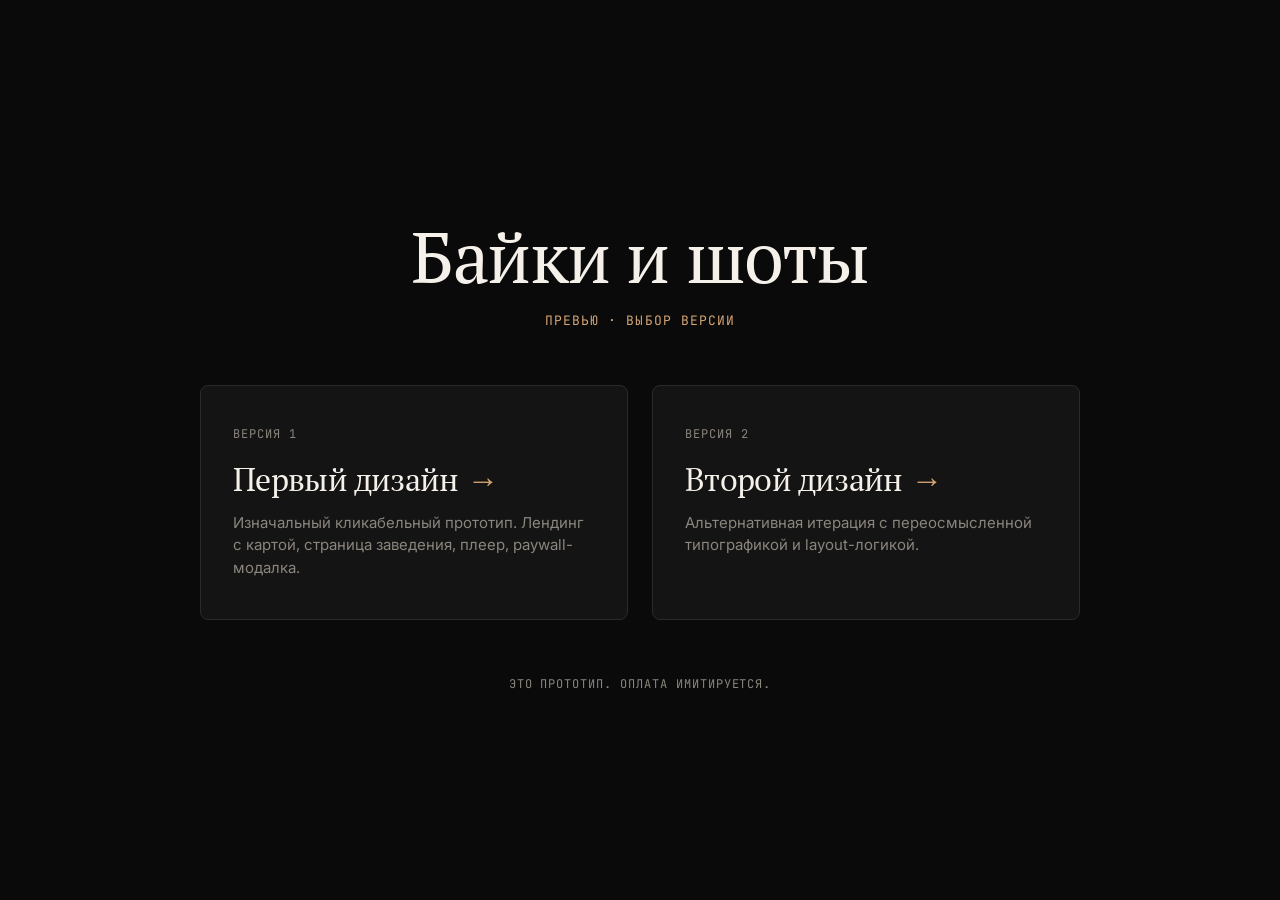
==== docs/index.html @ edfdbab0 "Initial: спека, план, дизайны v1+v2, тексты историй, тулинг" ====
<!doctype html>
<html lang="ru">
<head>
  <meta charset="utf-8" />
  <meta name="viewport" content="width=device-width, initial-scale=1, viewport-fit=cover" />
  <title>Байки и шоты — выбор версии</title>
  <link rel="preconnect" href="https://fonts.googleapis.com" />
  <link rel="preconnect" href="https://fonts.gstatic.com" crossorigin />
  <link rel="stylesheet" href="https://fonts.googleapis.com/css2?family=PT+Serif:wght@400;700&family=Inter:wght@400;500;600&family=JetBrains+Mono:wght@400;500&display=swap" />
  <style>
    :root {
      --bg: #0a0a0a;
      --elevated: #141414;
      --border: #2a2a2a;
      --text: #f5f1ea;
      --secondary: #8a857d;
      --accent: #d4a574;
    }
    * { box-sizing: border-box; margin: 0; padding: 0; }
    html, body { background: var(--bg); color: var(--text); font-family: 'Inter', sans-serif; min-height: 100vh; }
    body {
      display: flex;
      flex-direction: column;
      align-items: center;
      justify-content: center;
      padding: 48px 24px;
      gap: 56px;
    }
    h1 {
      font-family: 'PT Serif', serif;
      font-weight: 400;
      font-size: clamp(40px, 6vw, 72px);
      letter-spacing: -0.02em;
      text-align: center;
    }
    .meta {
      font-family: 'JetBrains Mono', monospace;
      font-size: 13px;
      color: var(--accent);
      text-transform: uppercase;
      letter-spacing: 0.08em;
      margin-top: 8px;
    }
    .grid {
      display: grid;
      grid-template-columns: 1fr 1fr;
      gap: 24px;
      width: 100%;
      max-width: 880px;
    }
    @media (max-width: 720px) {
      .grid { grid-template-columns: 1fr; }
    }
    .card {
      display: block;
      padding: 40px 32px;
      background: var(--elevated);
      border: 1px solid var(--border);
      border-radius: 8px;
      text-decoration: none;
      color: inherit;
      transition: transform 200ms ease-out, border-color 200ms ease-out;
    }
    .card:hover {
      transform: translateY(-2px);
      border-color: var(--accent);
    }
    .card .kicker {
      font-family: 'JetBrains Mono', monospace;
      font-size: 12px;
      color: var(--secondary);
      text-transform: uppercase;
      letter-spacing: 0.08em;
      margin-bottom: 16px;
    }
    .card h2 {
      font-family: 'PT Serif', serif;
      font-weight: 400;
      font-size: 32px;
      letter-spacing: -0.02em;
      margin-bottom: 12px;
    }
    .card p {
      color: var(--secondary);
      font-size: 15px;
      line-height: 1.5;
    }
    .arrow {
      display: inline-block;
      margin-left: 8px;
      transition: transform 200ms ease-out;
      color: var(--accent);
    }
    .card:hover .arrow { transform: translateX(4px); }
    footer {
      color: var(--secondary);
      font-family: 'JetBrains Mono', monospace;
      font-size: 12px;
      text-transform: uppercase;
      letter-spacing: 0.08em;
    }
  </style>
</head>
<body>
  <header>
    <h1>Байки и шоты</h1>
    <div class="meta" style="text-align:center">Превью · выбор версии</div>
  </header>

  <main class="grid">
    <a class="card" href="./v1/">
      <div class="kicker">Версия 1</div>
      <h2>Первый дизайн<span class="arrow">→</span></h2>
      <p>Изначальный кликабельный прототип. Лендинг с картой, страница заведения, плеер, paywall-модалка.</p>
    </a>
    <a class="card" href="./v2/">
      <div class="kicker">Версия 2</div>
      <h2>Второй дизайн<span class="arrow">→</span></h2>
      <p>Альтернативная итерация с переосмысленной типографикой и layout-логикой.</p>
    </a>
  </main>

  <footer>Это прототип. Оплата имитируется.</footer>
</body>
</html>
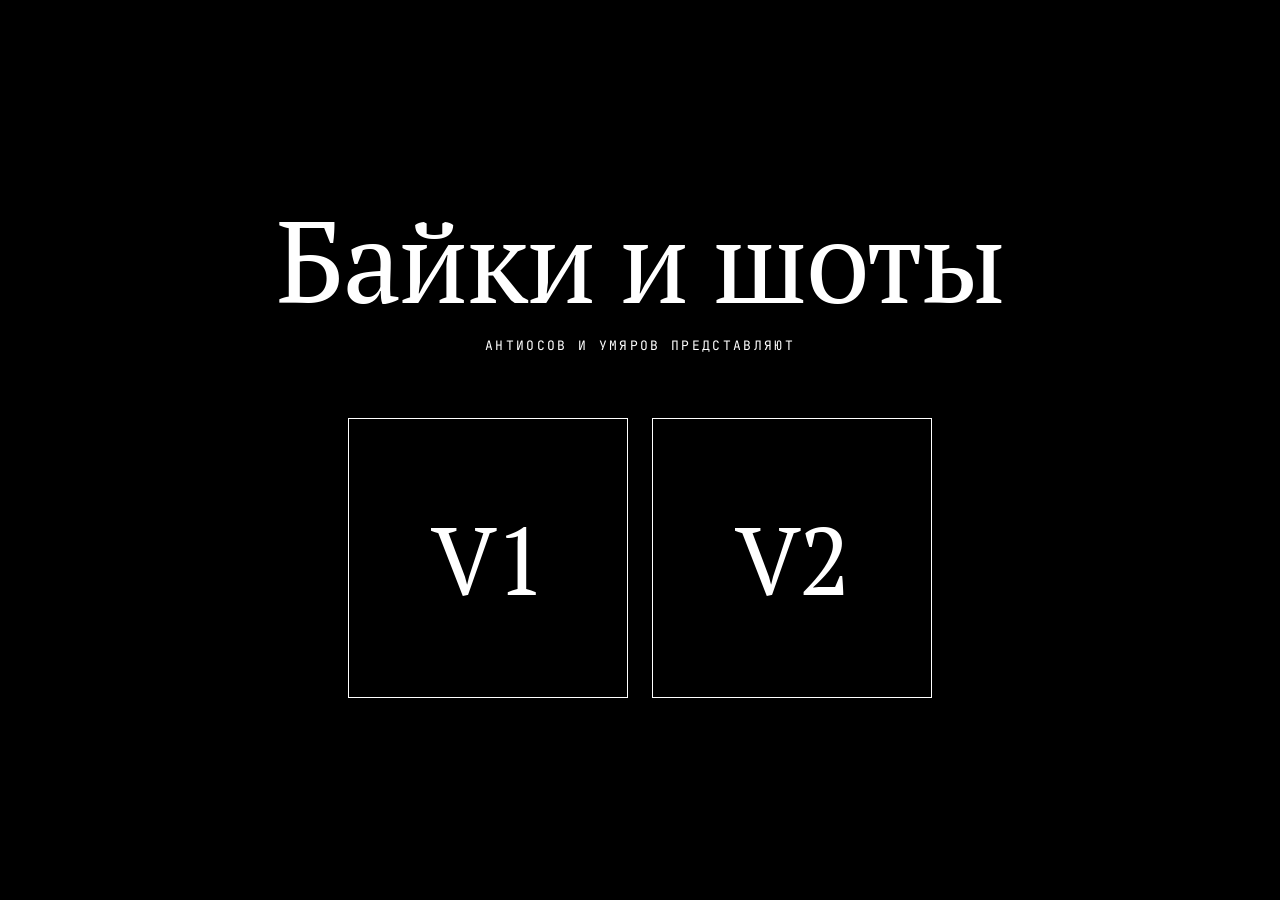
==== commit 14ed9698: "Simplify chooser: ЧБ, V1/V2 squares only" ====
--- a/docs/index.html
+++ b/docs/index.html
@@ -3,123 +3,83 @@
 <head>
   <meta charset="utf-8" />
   <meta name="viewport" content="width=device-width, initial-scale=1, viewport-fit=cover" />
-  <title>Байки и шоты — выбор версии</title>
+  <title>Байки и шоты</title>
   <link rel="preconnect" href="https://fonts.googleapis.com" />
   <link rel="preconnect" href="https://fonts.gstatic.com" crossorigin />
-  <link rel="stylesheet" href="https://fonts.googleapis.com/css2?family=PT+Serif:wght@400;700&family=Inter:wght@400;500;600&family=JetBrains+Mono:wght@400;500&display=swap" />
+  <link rel="stylesheet" href="https://fonts.googleapis.com/css2?family=PT+Serif:wght@400;700&family=JetBrains+Mono:wght@400;500&display=swap" />
   <style>
-    :root {
-      --bg: #0a0a0a;
-      --elevated: #141414;
-      --border: #2a2a2a;
-      --text: #f5f1ea;
-      --secondary: #8a857d;
-      --accent: #d4a574;
+    * { box-sizing: border-box; margin: 0; padding: 0; }
+    html, body {
+      background: #000;
+      color: #fff;
+      font-family: 'JetBrains Mono', monospace;
+      min-height: 100vh;
     }
-    * { box-sizing: border-box; margin: 0; padding: 0; }
-    html, body { background: var(--bg); color: var(--text); font-family: 'Inter', sans-serif; min-height: 100vh; }
     body {
       display: flex;
       flex-direction: column;
       align-items: center;
       justify-content: center;
       padding: 48px 24px;
-      gap: 56px;
+      gap: 64px;
     }
     h1 {
       font-family: 'PT Serif', serif;
       font-weight: 400;
-      font-size: clamp(40px, 6vw, 72px);
+      font-size: clamp(56px, 9vw, 128px);
       letter-spacing: -0.02em;
       text-align: center;
+      line-height: 1;
     }
-    .meta {
+    .sub {
       font-family: 'JetBrains Mono', monospace;
       font-size: 13px;
-      color: var(--accent);
+      color: #fff;
       text-transform: uppercase;
-      letter-spacing: 0.08em;
-      margin-top: 8px;
+      letter-spacing: 0.18em;
+      margin-top: 20px;
+      text-align: center;
     }
     .grid {
       display: grid;
       grid-template-columns: 1fr 1fr;
       gap: 24px;
-      width: 100%;
-      max-width: 880px;
     }
-    @media (max-width: 720px) {
+    @media (max-width: 640px) {
       .grid { grid-template-columns: 1fr; }
     }
     .card {
-      display: block;
-      padding: 40px 32px;
-      background: var(--elevated);
-      border: 1px solid var(--border);
-      border-radius: 8px;
+      width: 280px;
+      height: 280px;
+      display: flex;
+      align-items: center;
+      justify-content: center;
+      border: 1px solid #fff;
+      color: #fff;
       text-decoration: none;
-      color: inherit;
-      transition: transform 200ms ease-out, border-color 200ms ease-out;
+      font-family: 'PT Serif', serif;
+      font-size: 96px;
+      letter-spacing: -0.02em;
+      transition: background 150ms ease-out, color 150ms ease-out;
     }
     .card:hover {
-      transform: translateY(-2px);
-      border-color: var(--accent);
+      background: #fff;
+      color: #000;
     }
-    .card .kicker {
-      font-family: 'JetBrains Mono', monospace;
-      font-size: 12px;
-      color: var(--secondary);
-      text-transform: uppercase;
-      letter-spacing: 0.08em;
-      margin-bottom: 16px;
-    }
-    .card h2 {
-      font-family: 'PT Serif', serif;
-      font-weight: 400;
-      font-size: 32px;
-      letter-spacing: -0.02em;
-      margin-bottom: 12px;
-    }
-    .card p {
-      color: var(--secondary);
-      font-size: 15px;
-      line-height: 1.5;
-    }
-    .arrow {
-      display: inline-block;
-      margin-left: 8px;
-      transition: transform 200ms ease-out;
-      color: var(--accent);
-    }
-    .card:hover .arrow { transform: translateX(4px); }
-    footer {
-      color: var(--secondary);
-      font-family: 'JetBrains Mono', monospace;
-      font-size: 12px;
-      text-transform: uppercase;
-      letter-spacing: 0.08em;
+    @media (max-width: 640px) {
+      .card { width: 100%; height: 200px; font-size: 72px; }
     }
   </style>
 </head>
 <body>
   <header>
     <h1>Байки и шоты</h1>
-    <div class="meta" style="text-align:center">Превью · выбор версии</div>
+    <div class="sub">Антиосов и Умяров представляют</div>
   </header>
 
   <main class="grid">
-    <a class="card" href="./v1/">
-      <div class="kicker">Версия 1</div>
-      <h2>Первый дизайн<span class="arrow">→</span></h2>
-      <p>Изначальный кликабельный прототип. Лендинг с картой, страница заведения, плеер, paywall-модалка.</p>
-    </a>
-    <a class="card" href="./v2/">
-      <div class="kicker">Версия 2</div>
-      <h2>Второй дизайн<span class="arrow">→</span></h2>
-      <p>Альтернативная итерация с переосмысленной типографикой и layout-логикой.</p>
-    </a>
+    <a class="card" href="./v1/">V1</a>
+    <a class="card" href="./v2/">V2</a>
   </main>
-
-  <footer>Это прототип. Оплата имитируется.</footer>
 </body>
 </html>
